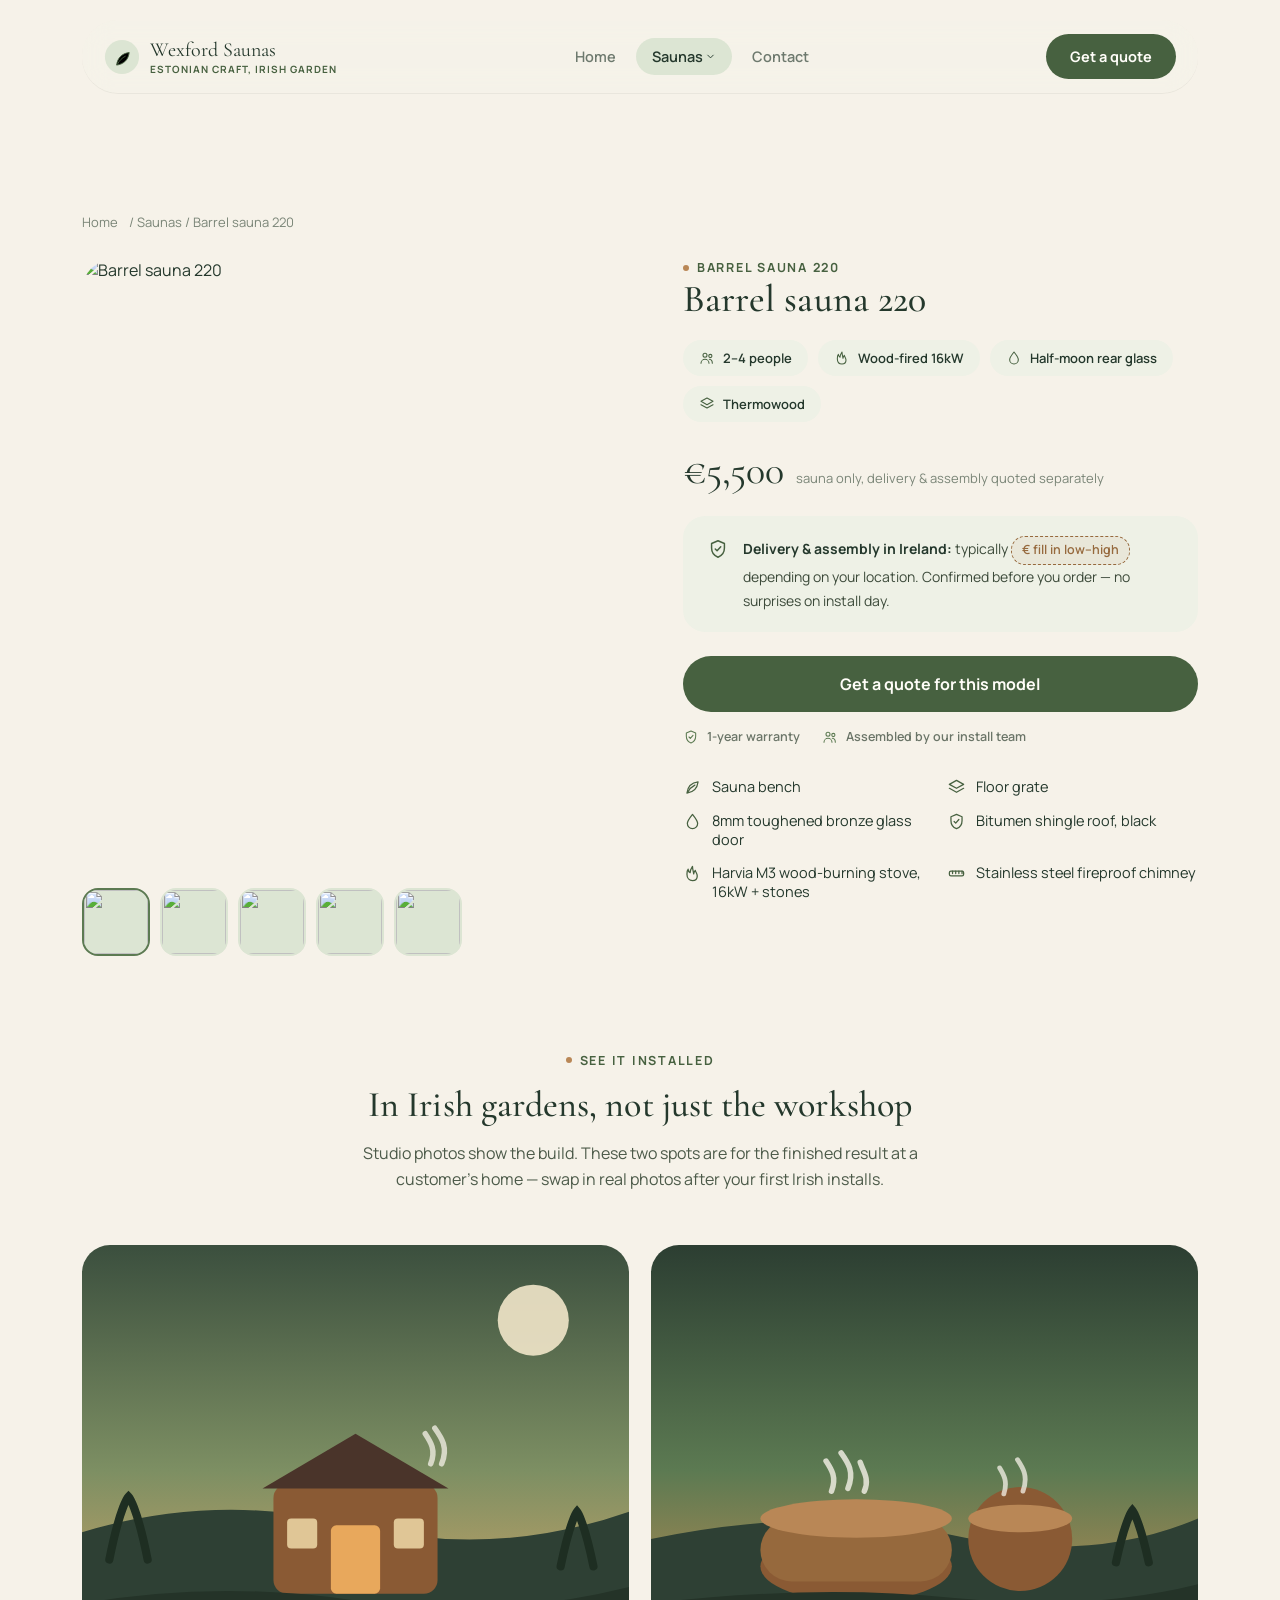
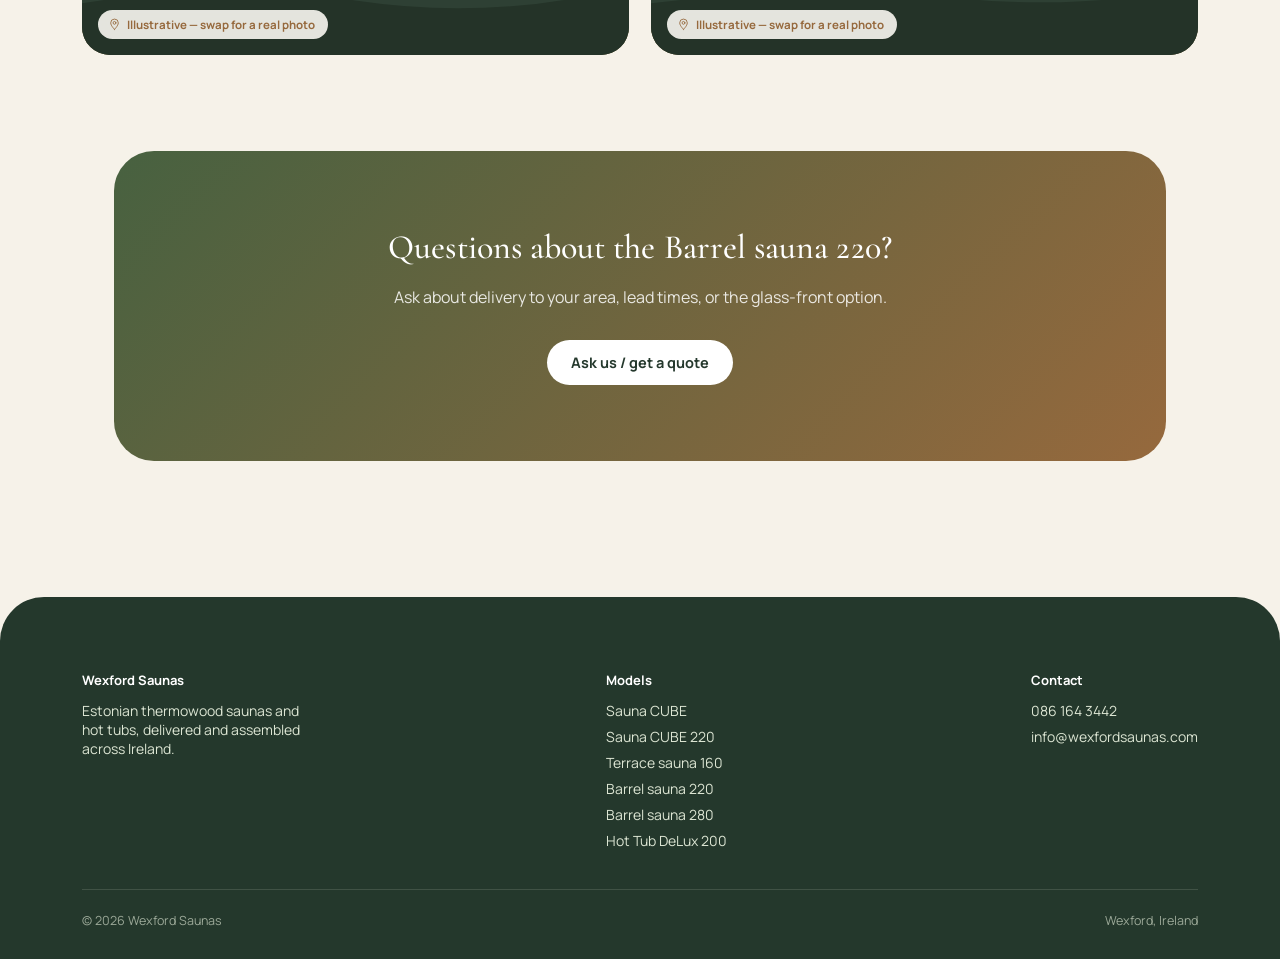
==== barrel-220.html @ fc79051a "Add files via upload" ====
<!DOCTYPE html>
<html lang="en">
<head>
<meta charset="UTF-8">
<meta name="viewport" content="width=device-width, initial-scale=1">
<title>Barrel sauna 220 | Wexford Saunas</title>
<meta name="description" content="Barrel sauna 220 — €5,500, Estonian thermowood, delivered and assembled in Ireland.">
<link rel="preconnect" href="https://fonts.googleapis.com">
<link rel="preconnect" href="https://fonts.gstatic.com" crossorigin>
<link href="https://fonts.googleapis.com/css2?family=Cormorant+Garamond:ital,wght@0,400;0,500;0,600;1,400;1,500&family=Manrope:wght@400;500;600;700;800&display=swap" rel="stylesheet">
<link rel="stylesheet" href="style.css">
</head>
<body>
<svg width="0" height="0" style="position:absolute">
  <defs>
    <g id="ic-leaf"><path d="M5 19c8-1 13-6 14-14-8 1-13 6-14 14Z"/><path d="M6 18c2-4 5-7 9-9"/></g>
    <g id="ic-flame"><path d="M12 21c4 0 6-2.5 6-6 0-3-2-4.5-2.5-7-1.5 2-2 3-2 4.5C13 9 12 6 12 3c-2 3-3 5-3 8 -2-1-2.5-3-2.5-4.5C5 8 5 11 5 13c0 5 3 8 7 8Z"/></g>
    <g id="ic-ruler"><rect x="3" y="9" width="18" height="6" rx="2"/><path d="M7 9v3M11 9v3M15 9v3M19 9v3"/></g>
    <g id="ic-users"><circle cx="9" cy="8" r="3"/><path d="M3 20c0-3.3 2.7-6 6-6s6 2.7 6 6"/><circle cx="17" cy="9" r="2.4"/><path d="M15.5 14c2.6.3 4.5 2.5 4.5 6"/></g>
    <g id="ic-drop"><path d="M12 3c4 5 6.5 8.3 6.5 11.5A6.5 6.5 0 1 1 5.5 14.5C5.5 11.3 8 8 12 3Z"/></g>
    <g id="ic-shield"><path d="M12 3l7 3v5c0 5-3 8.5-7 10-4-1.5-7-5-7-10V6l7-3Z"/><path d="M9 12l2 2 4-4.5"/></g>
    <g id="ic-phone"><path d="M6 3h3l1.5 4-2 1.8a13 13 0 0 0 6.7 6.7l1.8-2 4 1.5v3c0 1.2-1 2.1-2.2 2C10.6 19.4 4.6 13.4 4 5.2 3.9 4 4.8 3 6 3Z"/></g>
    <g id="ic-mail"><rect x="3" y="5" width="18" height="14" rx="3"/><path d="M4 7l8 6 8-6"/></g>
    <g id="ic-pin"><path d="M12 21s7-6.7 7-12a7 7 0 1 0-14 0c0 5.3 7 12 7 12Z"/><circle cx="12" cy="9" r="2.6"/></g>
    <g id="ic-clock"><circle cx="12" cy="12" r="9"/><path d="M12 7v5l3.5 2"/></g>
    <g id="ic-layers"><path d="M12 3 3 8l9 5 9-5-9-5Z"/><path d="M3 13l9 5 9-5"/></g>
    <g id="ic-bolt"><path d="M13 2 4 14h6l-1 8 9-12h-6l1-8Z"/></g>
  </defs>
</svg>

<nav class="site-nav" id="nav">
  <div class="wrap">
  <div class="nav-pill">
    <a class="brand" href="index.html" style="text-decoration:none;">
      <svg class="mark" viewBox="0 0 40 40"><circle cx="20" cy="20" r="19" fill="var(--sage)"/><use href="#ic-leaf" x="9" y="10" width="22" height="22" style="stroke:var(--moss-deep)"/></svg>
      <div>Wexford Saunas<small>Estonian craft, Irish garden</small></div>
    </a>
    <div class="nav-links">
      <a href="index.html">Home</a>
      <div class="nav-dropdown" id="nav-dropdown">
        <button type="button" id="nav-dropdown-toggle" class="active">Saunas
          <svg class="caret" viewBox="0 0 24 24" fill="none" stroke-linecap="round" stroke-linejoin="round"><path d="M6 9l6 6 6-6"/></svg>
        </button>
        <div class="nav-dropdown-panel" id="nav-dropdown-panel">
          <a href="sauna-cube.html">Sauna CUBE <span class="dd-price">€4,500</span></a>
          <a href="sauna-cube-220.html">Sauna CUBE 220 <span class="dd-price">€6,100</span></a>
          <a href="terrace-160.html">Terrace sauna 160 <span class="dd-price">€4,100</span></a>
          <a href="barrel-220.html" class="active">Barrel sauna 220 <span class="dd-price">€5,500</span></a>
          <a href="barrel-280.html">Barrel sauna 280 <span class="dd-price">from €7,800</span></a>
          <a href="hot-tub-200.html">Hot Tub DeLux 200 <span class="dd-price">€5,200</span></a>
        </div>
      </div>
      <a href="contact.html">Contact</a>
    </div>
    <a class="btn btn-primary" href="contact.html">Get a quote</a>
  </div>
  </div>
</nav>


  <div class="wrap">
    <div class="crumb"><a href="index.html">Home</a>&nbsp;/&nbsp;Saunas&nbsp;/&nbsp;Barrel sauna 220</div>

    <div class="product-layout">
      <div data-reveal>
        <div class="gallery-main"><img id="gal-main" src="https://wexfordsaunas.com/wp-content/uploads/2026/02/80c7d564-c4e9-4402-9be4-3b00b6da08ba-768x1024.jpg" alt="Barrel sauna 220"></div>
        <div class="gallery-thumbs" id="gallery-thumbs"><button class="active" data-src="https://wexfordsaunas.com/wp-content/uploads/2026/02/80c7d564-c4e9-4402-9be4-3b00b6da08ba-768x1024.jpg"><img src="https://wexfordsaunas.com/wp-content/uploads/2026/02/80c7d564-c4e9-4402-9be4-3b00b6da08ba-768x1024.jpg" alt=""></button><button data-src="https://wexfordsaunas.com/wp-content/uploads/2026/02/9531c2df-1081-4b3b-9d10-fe5c04e9bc7a-576x1024.jpg"><img src="https://wexfordsaunas.com/wp-content/uploads/2026/02/9531c2df-1081-4b3b-9d10-fe5c04e9bc7a-576x1024.jpg" alt=""></button><button data-src="https://wexfordsaunas.com/wp-content/uploads/2026/02/cba2216e-01c2-498a-8513-4669871e310f-576x1024.jpg"><img src="https://wexfordsaunas.com/wp-content/uploads/2026/02/cba2216e-01c2-498a-8513-4669871e310f-576x1024.jpg" alt=""></button><button data-src="https://wexfordsaunas.com/wp-content/uploads/2026/02/f2321e1b-8178-4442-b454-d63a4de586f6-768x1024.jpg"><img src="https://wexfordsaunas.com/wp-content/uploads/2026/02/f2321e1b-8178-4442-b454-d63a4de586f6-768x1024.jpg" alt=""></button><button data-src="https://wexfordsaunas.com/wp-content/uploads/2026/02/f9fdc1d3-2536-4a6f-b373-2ed2a8cd22c6-768x1024.jpg"><img src="https://wexfordsaunas.com/wp-content/uploads/2026/02/f9fdc1d3-2536-4a6f-b373-2ed2a8cd22c6-768x1024.jpg" alt=""></button></div>
      </div>

      <div class="product-info" data-reveal data-reveal-delay="1" id="product-info">
        <div class="eyebrow"><span class="icon-dot"></span>Barrel sauna 220</div>
        <h1>Barrel sauna 220</h1>
        <div class="spec-chip-row"><div class="spec-chip"><svg class="icon" viewBox="0 0 24 24"><use href="#ic-users"/></svg>2–4 people</div><div class="spec-chip"><svg class="icon" viewBox="0 0 24 24"><use href="#ic-flame"/></svg>Wood-fired 16kW</div><div class="spec-chip"><svg class="icon" viewBox="0 0 24 24"><use href="#ic-drop"/></svg>Half-moon rear glass</div><div class="spec-chip"><svg class="icon" viewBox="0 0 24 24"><use href="#ic-layers"/></svg>Thermowood</div></div>
        <div class="price-row"><span class="amount">€5,500</span><span class="vat">sauna only, delivery & assembly quoted separately</span></div>
        <div class="delivery-box"><svg class="icon" viewBox="0 0 24 24"><use href="#ic-shield"/></svg>
          <div><strong>Delivery & assembly in Ireland:</strong> typically
          <span class="fillin" style="padding:4px 10px;">€ fill in low–high</span>
          depending on your location. Confirmed before you order — no surprises on install day.</div>
        </div>
        
        <a class="btn btn-primary full-width-btn" href="contact.html">Get a quote for this model</a>
        <div class="trust-line">
          <span class="ti"><svg class="icon" viewBox="0 0 24 24"><use href="#ic-shield"/></svg>1-year warranty</span>
          <span class="ti"><svg class="icon" viewBox="0 0 24 24"><use href="#ic-users"/></svg>Assembled by our install team</span>
        </div>
        <ul class="included-list"><li><svg class="icon" viewBox="0 0 24 24"><use href="#ic-leaf"/></svg>Sauna bench</li><li><svg class="icon" viewBox="0 0 24 24"><use href="#ic-layers"/></svg>Floor grate</li><li><svg class="icon" viewBox="0 0 24 24"><use href="#ic-drop"/></svg>8mm toughened bronze glass door</li><li><svg class="icon" viewBox="0 0 24 24"><use href="#ic-shield"/></svg>Bitumen shingle roof, black</li><li><svg class="icon" viewBox="0 0 24 24"><use href="#ic-flame"/></svg>Harvia M3 wood-burning stove, 16kW + stones</li><li><svg class="icon" viewBox="0 0 24 24"><use href="#ic-ruler"/></svg>Stainless steel fireproof chimney</li></ul>
      </div>
    </div>
  </div>

  <section>
    <div class="wrap">
      <div class="sec-head" data-reveal>
        <div class="eyebrow" style="justify-content:center;"><span class="icon-dot"></span>See it installed</div>
        <h2>In Irish gardens, not just the workshop</h2>
        <p>Studio photos show the build. These two spots are for the finished result at a customer's home — swap in real photos after your first Irish installs.</p>
      </div>
      <div class="install-grid">
        <div class="install-tile" data-reveal>
          <svg viewBox="0 0 400 300" preserveAspectRatio="xMidYMid slice">
            <defs>
              <linearGradient id="sky1" x1="0" y1="0" x2="0" y2="1">
                <stop offset="0%" stop-color="#3B4F3E"/>
                <stop offset="55%" stop-color="#7D8F63"/>
                <stop offset="100%" stop-color="#D9A868"/>
              </linearGradient>
            </defs>
            <rect width="400" height="300" fill="url(#sky1)"/>
            <ellipse cx="330" cy="55" rx="26" ry="26" fill="#F1E6C9" opacity="0.9"/>
            <path d="M0 210 Q100 180 200 205 T400 195 V300 H0 Z" fill="#2E4034"/>
            <path d="M20 230c8-40 14-46 14-46s6 6 14 46" fill="none" stroke="#1E2E22" stroke-width="6" stroke-linecap="round"/>
            <path d="M350 235c7-34 12-40 12-40s5 6 12 40" fill="none" stroke="#1E2E22" stroke-width="6" stroke-linecap="round"/>
            <rect x="140" y="175" width="120" height="80" rx="10" fill="#8A5A34"/>
            <path d="M132 178 L200 138 L268 178 Z" fill="#4A342A"/>
            <rect x="182" y="205" width="36" height="50" rx="4" fill="#E8A85C"/>
            <rect x="150" y="200" width="22" height="22" rx="3" fill="#EFD9A8" opacity="0.85"/>
            <rect x="228" y="200" width="22" height="22" rx="3" fill="#EFD9A8" opacity="0.85"/>
            <path d="M255 160c4-10 0-16-4-22M263 160c5-12 0-19-5-26" fill="none" stroke="#F6F2E9" stroke-width="4" stroke-linecap="round" opacity="0.75"/>
            <path d="M0 262 Q100 245 200 260 T400 250 V300 H0 Z" fill="#243328"/>
          </svg>
          <div class="illus-tag"><svg class="icon" viewBox="0 0 24 24"><use href="#ic-pin"/></svg>Illustrative — swap for a real photo</div>
        </div>
        <div class="install-tile" data-reveal data-reveal-delay="1">
          <svg viewBox="0 0 400 300" preserveAspectRatio="xMidYMid slice">
            <defs>
              <linearGradient id="sky2" x1="0" y1="0" x2="0" y2="1">
                <stop offset="0%" stop-color="#2C3E32"/>
                <stop offset="55%" stop-color="#5C7A52"/>
                <stop offset="100%" stop-color="#C98F53"/>
              </linearGradient>
            </defs>
            <rect width="400" height="300" fill="url(#sky2)"/>
            <path d="M0 215 Q120 190 220 212 T400 200 V300 H0 Z" fill="#2E4034"/>
            <path d="M340 232c7-32 12-38 12-38s5 6 12 38" fill="none" stroke="#1E2E22" stroke-width="6" stroke-linecap="round"/>
            <ellipse cx="150" cy="235" rx="70" ry="26" fill="#8A5A34"/>
            <rect x="80" y="200" width="140" height="46" rx="23" fill="#96693D"/>
            <ellipse cx="150" cy="200" rx="70" ry="14" fill="#B98756"/>
            <path d="M132 180c4-10 0-16-4-22M144 178c5-12 0-19-5-26M156 180c4-9-1-15-3-21" fill="none" stroke="#F6F2E9" stroke-width="4" stroke-linecap="round" opacity="0.8"/>
            <circle cx="270" cy="215" r="38" fill="#8A5A34"/>
            <ellipse cx="270" cy="200" rx="38" ry="10" fill="#B98756"/>
            <path d="M258 182c3-9 0-14-3-19M272 180c4-11 0-17-4-23" fill="none" stroke="#F6F2E9" stroke-width="3.5" stroke-linecap="round" opacity="0.75"/>
            <path d="M0 262 Q120 248 220 258 T400 248 V300 H0 Z" fill="#243328"/>
          </svg>
          <div class="illus-tag"><svg class="icon" viewBox="0 0 24 24"><use href="#ic-pin"/></svg>Illustrative — swap for a real photo</div>
        </div>
      </div>
    </div>
  </section>

  <section style="padding-top:0;">
    <div class="wrap">
      <div class="cta-band" data-reveal>
        <h2>Questions about the Barrel sauna 220?</h2>
        <p>Ask about delivery to your area, lead times, or the glass-front option.</p>
        <a class="btn btn-primary" href="contact.html">Ask us / get a quote</a>
      </div>
    </div>
  </section>

<footer>
    <div class="wrap">
      <div class="foot-grid">
        <div class="foot-col">
          <h4>Wexford Saunas</h4>
          <div style="max-width:220px;">Estonian thermowood saunas and hot tubs, delivered and assembled across Ireland.</div>
        </div>
        <div class="foot-col">
          <h4>Models</h4>
          <div><a href="sauna-cube.html" style="color:var(--sage);">Sauna CUBE</a></div>
          <div><a href="sauna-cube-220.html" style="color:var(--sage);">Sauna CUBE 220</a></div>
          <div><a href="terrace-160.html" style="color:var(--sage);">Terrace sauna 160</a></div>
          <div><a href="barrel-220.html" style="color:var(--sage);">Barrel sauna 220</a></div>
          <div><a href="barrel-280.html" style="color:var(--sage);">Barrel sauna 280</a></div>
          <div><a href="hot-tub-200.html" style="color:var(--sage);">Hot Tub DeLux 200</a></div>
        </div>
        <div class="foot-col">
          <h4>Contact</h4>
          <div>086 164 3442</div>
          <div>info@wexfordsaunas.com</div>
        </div>
      </div>
      <div class="foot-bottom">
        <div>© 2026 Wexford Saunas</div>
        <div>Wexford, Ireland</div>
      </div>
    </div>
  </footer>
<script src="script.js" defer></script>
</body>
</html>
---- style.css ----
:root{
    --pine:#24382C;
    --pine-soft:#33493C;
    --moss:#5C7A52;
    --moss-deep:#476140;
    --sage:#DCE5D3;
    --sage-light:#EEF1E6;
    --cedar:#B98756;
    --cedar-deep:#96693D;
    --walnut:#4A342A;
    --linen:#F6F2E9;
    --linen-card:#FFFDF8;
    --line: rgba(36,56,44,0.12);
  }
  *{box-sizing:border-box;}
  html{scroll-behavior:smooth;}
  body{
    margin:0; background:var(--linen); color:var(--pine);
    font-family:'Manrope',sans-serif; -webkit-font-smoothing:antialiased;
    overflow-x:hidden;
  }
  h1,h2,h3{font-family:'Cormorant Garamond',serif; font-weight:500; margin:0; color:var(--pine); letter-spacing:0.002em;}
  h1 em, h2 em{font-style:italic; color:var(--cedar-deep);}
  p{line-height:1.65; margin:0;}
  a{color:inherit; text-decoration:none;}
  img{max-width:100%; display:block;}
  button{font-family:inherit; cursor:pointer;}
  svg{display:block;}
  .wrap{max-width:1180px; margin:0 auto; padding:0 32px;}
  section{padding:96px 0;}
  .eyebrow{
    font-size:12.5px; letter-spacing:0.14em; text-transform:uppercase;
    color:var(--moss-deep); font-weight:700; display:flex; align-items:center; gap:8px;
  }
  .icon-dot{width:6px; height:6px; border-radius:50%; background:var(--cedar);}

  [data-reveal]{opacity:0; transform:translateY(28px); transition:opacity .8s cubic-bezier(.22,.8,.32,1), transform .8s cubic-bezier(.22,.8,.32,1);}
  [data-reveal].in-view{opacity:1; transform:translateY(0);}
  [data-reveal="fade"]{transform:none;}
  [data-reveal-delay="1"]{transition-delay:.1s;}
  [data-reveal-delay="2"]{transition-delay:.2s;}
  [data-reveal-delay="3"]{transition-delay:.3s;}

  .icon{width:22px; height:22px; stroke:var(--moss-deep); stroke-width:1.6; fill:none; stroke-linecap:round; stroke-linejoin:round;}
  .icon-lg{width:28px; height:28px;}

  /* nav */
  .site-nav{position:sticky; top:0; z-index:60; padding:20px 0 0;}
  .nav-pill{
    max-width:1180px; margin:0 auto; padding:14px 22px;
    display:flex; align-items:center; justify-content:space-between;
    border-radius:100px; background:rgba(246,242,233,0.7);
    backdrop-filter:blur(14px); -webkit-backdrop-filter:blur(14px);
    box-shadow:0 1px 0 rgba(36,56,44,0.06); transition:box-shadow .3s;
  }
  .site-nav.scrolled .nav-pill{ box-shadow:0 10px 30px rgba(36,56,44,0.1); background:rgba(246,242,233,0.92); }
  .brand{display:flex; align-items:center; gap:10px; font-family:'Cormorant Garamond',serif; font-size:20px; color:var(--pine);}
  .brand .mark{width:36px; height:36px; flex-shrink:0;}
  .brand small{display:block; font-family:'Manrope',sans-serif; font-size:10px; letter-spacing:0.1em; text-transform:uppercase; color:var(--moss-deep); font-weight:700;}
  .nav-links{display:flex; gap:4px; align-items:center;}
  .nav-links button, .nav-links > a{
    background:none; border:none; color:var(--pine); opacity:0.65;
    font-size:14.5px; font-weight:600; padding:9px 16px; border-radius:100px;
    text-decoration:none; display:inline-flex; align-items:center;
  }
  .nav-links button.active, .nav-links button:hover,
  .nav-links > a.active, .nav-links > a:hover{opacity:1; background:var(--sage);}
  .nav-dropdown{position:relative;}
  .nav-dropdown-panel{
    position:absolute; top:calc(100% + 12px); left:50%; transform:translateX(-50%);
    background:var(--linen-card); border-radius:22px; border:1px solid var(--line);
    box-shadow:0 20px 50px rgba(36,56,44,0.16); padding:10px; min-width:230px;
    display:none; flex-direction:column; gap:2px; z-index:70;
  }
  .nav-dropdown.open .nav-dropdown-panel{display:flex;}
  .nav-dropdown-panel button, .nav-dropdown-panel a{
    background:none; border:none; text-align:left; padding:11px 14px; border-radius:14px;
    font-size:14px; font-weight:600; color:var(--pine); opacity:0.85; display:flex;
    align-items:center; justify-content:space-between; gap:10px; text-decoration:none;
  }
  .nav-dropdown-panel button:hover, .nav-dropdown-panel a:hover{opacity:1; background:var(--sage-light);}
  .nav-dropdown-panel a.active{opacity:1; background:var(--sage-light);}
  .nav-dropdown-panel .dd-price{font-size:12px; font-weight:500; color:#8a9284;}
  .nav-dropdown > button .caret{width:11px; height:11px; stroke:currentColor; stroke-width:2; margin-left:2px; transition:transform .2s;}
  .nav-dropdown.open > button .caret{transform:rotate(180deg);}
  .nav-dropdown-toggle.active{opacity:1; background:var(--sage);}

  .electric-note{
    display:flex; gap:12px; background:rgba(185,135,86,0.1); border:1px solid rgba(150,105,61,0.28);
    border-radius:18px; padding:15px 18px; font-size:13px; line-height:1.6; color:#5a4326; margin-bottom:24px;
  }
  .electric-note .icon{stroke:var(--cedar-deep); flex-shrink:0; margin-top:2px;}
  .electric-note strong{color:var(--walnut);}
  .btn{
    border:none; border-radius:100px; font-weight:700; font-size:14.5px;
    padding:13px 24px; display:inline-flex; align-items:center; gap:8px; text-decoration:none;
  }
  .btn-primary{background:var(--moss-deep); color:var(--linen-card);}
  .btn-primary:hover{background:var(--pine);}
  .btn-ghost{background:var(--linen-card); color:var(--pine); border:1px solid var(--line);}
  .btn-ghost:hover{border-color:var(--moss);}
  .btn-dark{background:var(--pine); color:var(--linen);}
  .btn-dark:hover{background:#152018;}

  /* placeholder tag */
  .fillin{
    display:inline-flex; align-items:center; gap:8px; border:1.5px dashed var(--cedar-deep);
    background:rgba(185,135,86,0.09); border-radius:14px; padding:9px 14px;
    font-size:12.5px; color:var(--cedar-deep); font-weight:600; line-height:1.5;
  }
  .fillin .icon{width:15px; height:15px; stroke:var(--cedar-deep); flex-shrink:0;}

  /* ---------- HOME ---------- */
  .hero{position:relative; padding:26px 0 0;}
  .hero-frame{
    position:relative; margin:0 32px; border-radius:36px; overflow:hidden;
    min-height:640px; display:flex; align-items:flex-end;
  }
  .hero-frame img{position:absolute; inset:0; width:100%; height:112%; object-fit:cover; will-change:transform;}
  .hero-frame::after{
    content:''; position:absolute; inset:0;
    background:linear-gradient(180deg, rgba(36,56,44,0.05) 0%, rgba(36,56,44,0.15) 40%, rgba(20,30,22,0.72) 100%);
  }
  .hero-content{position:relative; z-index:2; padding:64px 56px 56px; max-width:640px;}
  .hero-content .eyebrow{color:var(--sage);}
  .hero-content .eyebrow .icon-dot{background:var(--cedar);}
  .hero h1{font-size:clamp(38px,5.2vw,62px); color:#fff; line-height:1.08; margin:18px 0 20px;}
  .hero p.lead{color:rgba(255,255,255,0.82); font-size:17px; max-width:44ch; margin-bottom:32px;}
  .hero-ctas{display:flex; gap:14px; flex-wrap:wrap;}

  .float-stat{
    position:absolute; right:56px; bottom:56px; z-index:2;
    background:rgba(246,242,233,0.92); backdrop-filter:blur(10px);
    border-radius:24px; padding:22px 26px; display:flex; gap:26px;
  }
  .float-stat .fs-item{text-align:left;}
  .float-stat .fs-num{font-family:'Cormorant Garamond',serif; font-size:26px; color:var(--pine); display:block;}
  .float-stat .fs-label{font-size:11.5px; color:var(--moss-deep); text-transform:uppercase; letter-spacing:0.06em; font-weight:700;}
  @media (max-width:760px){ .float-stat{display:none;} }

  /* feature chips row */
  .chip-row{display:grid; grid-template-columns:repeat(3,1fr); gap:20px;}
  .chip{
    background:var(--linen-card); border-radius:24px; padding:26px 24px;
    display:flex; gap:16px; align-items:flex-start; border:1px solid var(--line);
    transition:transform .35s, box-shadow .35s;
  }
  .chip:hover{transform:translateY(-4px); box-shadow:0 18px 40px rgba(36,56,44,0.09);}
  .chip .icon-badge{
    width:46px; height:46px; border-radius:16px; background:var(--sage);
    display:flex; align-items:center; justify-content:center; flex-shrink:0;
  }
  .chip h3{font-size:18px; margin-bottom:6px;}
  .chip p{font-size:13.5px; color:#4c5a49;}

  /* alternating feature blocks */
  .feature-block{display:grid; grid-template-columns:1fr 1fr; gap:64px; align-items:center;}
  .feature-block.reverse .fb-media{order:2;}
  .fb-media{border-radius:32px; overflow:hidden; aspect-ratio:4/3.1;}
  .fb-media img{width:100%; height:100%; object-fit:cover;}
  .fb-text .eyebrow{margin-bottom:16px;}
  .fb-text h2{font-size:34px; margin-bottom:18px; line-height:1.15;}
  .fb-text p{font-size:16px; color:#4c5a49; margin-bottom:24px;}
  .fb-list{list-style:none; margin:0; padding:0; display:grid; gap:12px;}
  .fb-list li{display:flex; gap:10px; align-items:flex-start; font-size:14.5px; color:var(--pine);}
  .fb-list .icon{width:18px; height:18px; stroke:var(--moss); margin-top:2px; flex-shrink:0;}

  /* model grid */
  .sec-head{max-width:620px; margin:0 auto 52px; text-align:center;}
  .sec-head h2{font-size:36px; margin-top:14px;}
  .sec-head p{color:#4c5a49; font-size:16px; margin-top:14px;}
  .grid-products{display:grid; grid-template-columns:repeat(3,1fr); gap:26px;}
  .p-card{
    background:var(--linen-card); border-radius:28px; overflow:hidden; border:1px solid var(--line);
    display:flex; flex-direction:column; transition:transform .35s, box-shadow .35s;
  }
  .p-card:hover{transform:translateY(-6px); box-shadow:0 24px 48px rgba(36,56,44,0.12);}
  .p-card .thumb{aspect-ratio:1/1; overflow:hidden; position:relative;}
  .p-card .thumb img{width:100%; height:100%; object-fit:cover; transition:transform .5s;}
  .p-card:hover .thumb img{transform:scale(1.06);}
  .p-card-body{padding:20px 22px 24px; display:flex; flex-direction:column; gap:6px; flex:1;}
  .p-card-body h3{font-size:20px;}
  .p-card-body .spec{font-size:13px; color:#6b7568; display:flex; align-items:center; gap:6px;}
  .p-card-body .price{font-size:19px; font-weight:800; margin-top:10px; color:var(--pine);}
  .p-card-body .price small{font-size:12px; color:#8a9284; font-weight:500;}
  .p-card-body .view{
    margin-top:14px; font-size:13.5px; font-weight:700; color:var(--moss-deep);
    display:flex; align-items:center; gap:6px; padding:11px 0 0; border-top:1px solid var(--line);
  }

  /* testimonial */
  .testi-card{
    background:var(--pine); border-radius:36px; padding:64px 56px; text-align:center;
    max-width:820px; margin:0 auto; position:relative; overflow:hidden;
  }
  .testi-card svg.quote-mark{width:44px; height:44px; stroke:var(--cedar); fill:none; stroke-width:1.3; margin:0 auto 20px;}
  .testi-card blockquote{font-family:'Cormorant Garamond',serif; font-style:italic; font-size:27px; color:#fff; line-height:1.5; margin:0 0 22px;}
  .testi-card cite{font-style:normal; font-size:13px; color:var(--sage);}

  .cta-band{
    border-radius:40px; margin:0 32px; padding:76px 40px; text-align:center;
    background:linear-gradient(135deg, var(--moss-deep), var(--cedar-deep));
    color:#fff;
  }
  .cta-band h2{color:#fff; font-size:34px; margin-bottom:16px;}
  .cta-band p{color:rgba(255,255,255,0.85); margin-bottom:30px; font-size:16px;}
  .cta-band .btn-primary{background:#fff; color:var(--pine);}
  .cta-band .btn-primary:hover{background:var(--linen);}

  footer{background:var(--pine); color:var(--sage); border-radius:44px 44px 0 0; margin-top:40px; padding:56px 0 30px;}
  .foot-grid{display:flex; justify-content:space-between; flex-wrap:wrap; gap:32px; border-bottom:1px solid rgba(220,229,211,0.15); padding-bottom:32px;}
  .foot-col h4{color:#fff; font-size:13px; margin-bottom:12px; font-weight:700;}
  .foot-col div{margin-bottom:7px; font-size:14px; color:var(--sage);}
  .foot-bottom{padding-top:22px; display:flex; justify-content:space-between; flex-wrap:wrap; gap:10px; font-size:12.5px; color:rgba(220,229,211,0.65);}

  /* ---------- PRODUCT ---------- */
  .crumb{font-size:13px; color:#7a8577; padding:120px 0 0; display:flex; gap:8px; align-items:center;}
  .crumb a:hover{color:var(--moss-deep);}
  .product-layout{display:grid; grid-template-columns:1.05fr 1fr; gap:60px; padding-top:28px;}
  .gallery-main{border-radius:32px; overflow:hidden; aspect-ratio:3/3.4; margin-bottom:16px;}
  .gallery-main img{width:100%; height:100%; object-fit:cover; transition:opacity .3s;}
  .gallery-thumbs{display:flex; flex-wrap:wrap; gap:10px;}
  .gallery-thumbs button{width:68px; height:68px; flex:0 0 auto; padding:0; border:2px solid transparent; border-radius:16px; overflow:hidden; background:var(--sage);}
  .gallery-thumbs button.active{border-color:var(--moss);}
  .gallery-thumbs img{width:100%; height:100%; object-fit:cover;}

  .product-info h1{font-size:38px; margin-bottom:10px;}
  .spec-chip-row{display:flex; flex-wrap:wrap; gap:10px; margin:18px 0 24px;}
  .spec-chip{
    display:flex; align-items:center; gap:8px; background:var(--sage-light);
    border-radius:100px; padding:9px 16px; font-size:13px; font-weight:600; color:var(--pine);
  }
  .spec-chip .icon{width:16px; height:16px; stroke:var(--moss-deep);}

  .price-row{display:flex; align-items:baseline; gap:12px; margin-bottom:22px;}
  .price-row .amount{font-family:'Cormorant Garamond',serif; font-size:40px; color:var(--pine);}
  .price-row .vat{font-size:13px; color:#7a8577;}

  .delivery-box{
    background:var(--sage-light); border-radius:22px; padding:20px 24px; font-size:14px;
    line-height:1.7; color:#3c4a3a; margin-bottom:24px; display:flex; gap:14px;
  }
  .delivery-box .icon{stroke:var(--moss-deep); flex-shrink:0; margin-top:2px;}
  .delivery-box strong{color:var(--pine);}

  .full-width-btn{width:100%; justify-content:center; padding:17px; font-size:16px; margin-bottom:16px;}
  .trust-line{display:flex; gap:22px; flex-wrap:wrap; margin-bottom:32px;}
  .trust-line .ti{display:flex; align-items:center; gap:8px; font-size:12.5px; color:#6b7568; font-weight:600;}
  .trust-line .icon{width:16px; height:16px; stroke:var(--moss);}

  .included-list{list-style:none; margin:0; padding:0; display:grid; gap:14px; grid-template-columns:repeat(2,1fr);}
  .included-list li{display:flex; gap:10px; align-items:flex-start; font-size:14.5px;}
  .included-list .icon{stroke:var(--moss-deep); width:19px; height:19px; flex-shrink:0; margin-top:1px;}

  .install-grid{display:grid; grid-template-columns:repeat(2,1fr); gap:22px;}
  .install-tile{
    aspect-ratio:4/3; border-radius:28px; overflow:hidden; position:relative;
  }
  .install-tile svg{width:100%; height:100%; display:block;}
  .illus-tag{
    position:absolute; left:16px; bottom:16px; z-index:2;
    display:flex; align-items:center; gap:6px; background:rgba(255,253,248,0.88);
    backdrop-filter:blur(6px); border-radius:100px; padding:7px 13px 7px 10px;
    font-size:11.5px; font-weight:700; color:var(--cedar-deep);
  }
  .illus-tag .icon{width:13px; height:13px; stroke:var(--cedar-deep);}
  .avatar-illus{width:52px; height:52px; border-radius:50%; flex-shrink:0; overflow:hidden;}
  .avatar-illus svg{width:100%; height:100%;}
  .testi-person{display:flex; align-items:center; gap:14px; justify-content:center; margin-top:4px;}
  .testi-person .who{text-align:left;}

  /* ---------- CONTACT ---------- */
  .contact-layout{display:grid; grid-template-columns:1.1fr 0.9fr; gap:60px;}
  .form-card{background:var(--linen-card); border-radius:32px; padding:40px; border:1px solid var(--line);}
  .form-field{margin-bottom:18px;}
  .form-field label{display:block; font-size:13px; font-weight:700; margin-bottom:7px; color:var(--pine);}
  .form-field input, .form-field select, .form-field textarea{
    width:100%; padding:13px 16px; border:1px solid var(--line); border-radius:14px;
    font-family:'Manrope',sans-serif; font-size:14.5px; background:#fff; color:var(--pine);
  }
  .form-field input:focus, .form-field select:focus, .form-field textarea:focus{
    outline:none; border-color:var(--moss); box-shadow:0 0 0 3px rgba(92,122,82,0.15);
  }
  .form-row2{display:grid; grid-template-columns:1fr 1fr; gap:16px;}
  .info-card{background:var(--sage-light); border-radius:28px; padding:26px 28px; margin-bottom:20px;}
  .info-row{display:flex; gap:14px; padding:13px 0; border-bottom:1px solid rgba(36,56,44,0.08); align-items:flex-start;}
  .info-row:last-child{border-bottom:none;}
  .info-row .icon{stroke:var(--moss-deep); margin-top:1px; flex-shrink:0;}
  .info-row .k{font-size:11.5px; color:#6b7568; text-transform:uppercase; letter-spacing:0.05em; font-weight:700; display:block; margin-bottom:2px;}
  .map-box{
    aspect-ratio:16/10; border-radius:28px; background:var(--sage);
    margin-bottom:20px; position:relative; overflow:hidden;
  }
  .map-box svg{width:100%; height:100%; display:block;}
  .success-msg{
    background:var(--sage-light); border:1px solid var(--moss); color:var(--pine);
    padding:14px 18px; border-radius:16px; font-size:14px; margin-top:16px; display:none; font-weight:600;
  }

  @media (max-width:900px){
    .feature-block, .feature-block.reverse{grid-template-columns:1fr;}
    .feature-block.reverse .fb-media{order:0;}
    .grid-products{grid-template-columns:repeat(2,1fr);}
    .chip-row{grid-template-columns:1fr;}
    .product-layout, .contact-layout{grid-template-columns:1fr;}
  }
  @media (max-width:560px){
    .grid-products, .included-list{grid-template-columns:1fr;}
    .nav-links{display:none;}
    .hero-frame{margin:0 16px; min-height:520px;}
    .hero-content{padding:40px 28px 40px;}
    .cta-band, footer{margin:0 16px; border-radius:28px;}
    footer{border-radius:28px 28px 0 0;}
    section{padding:64px 0;}
  }
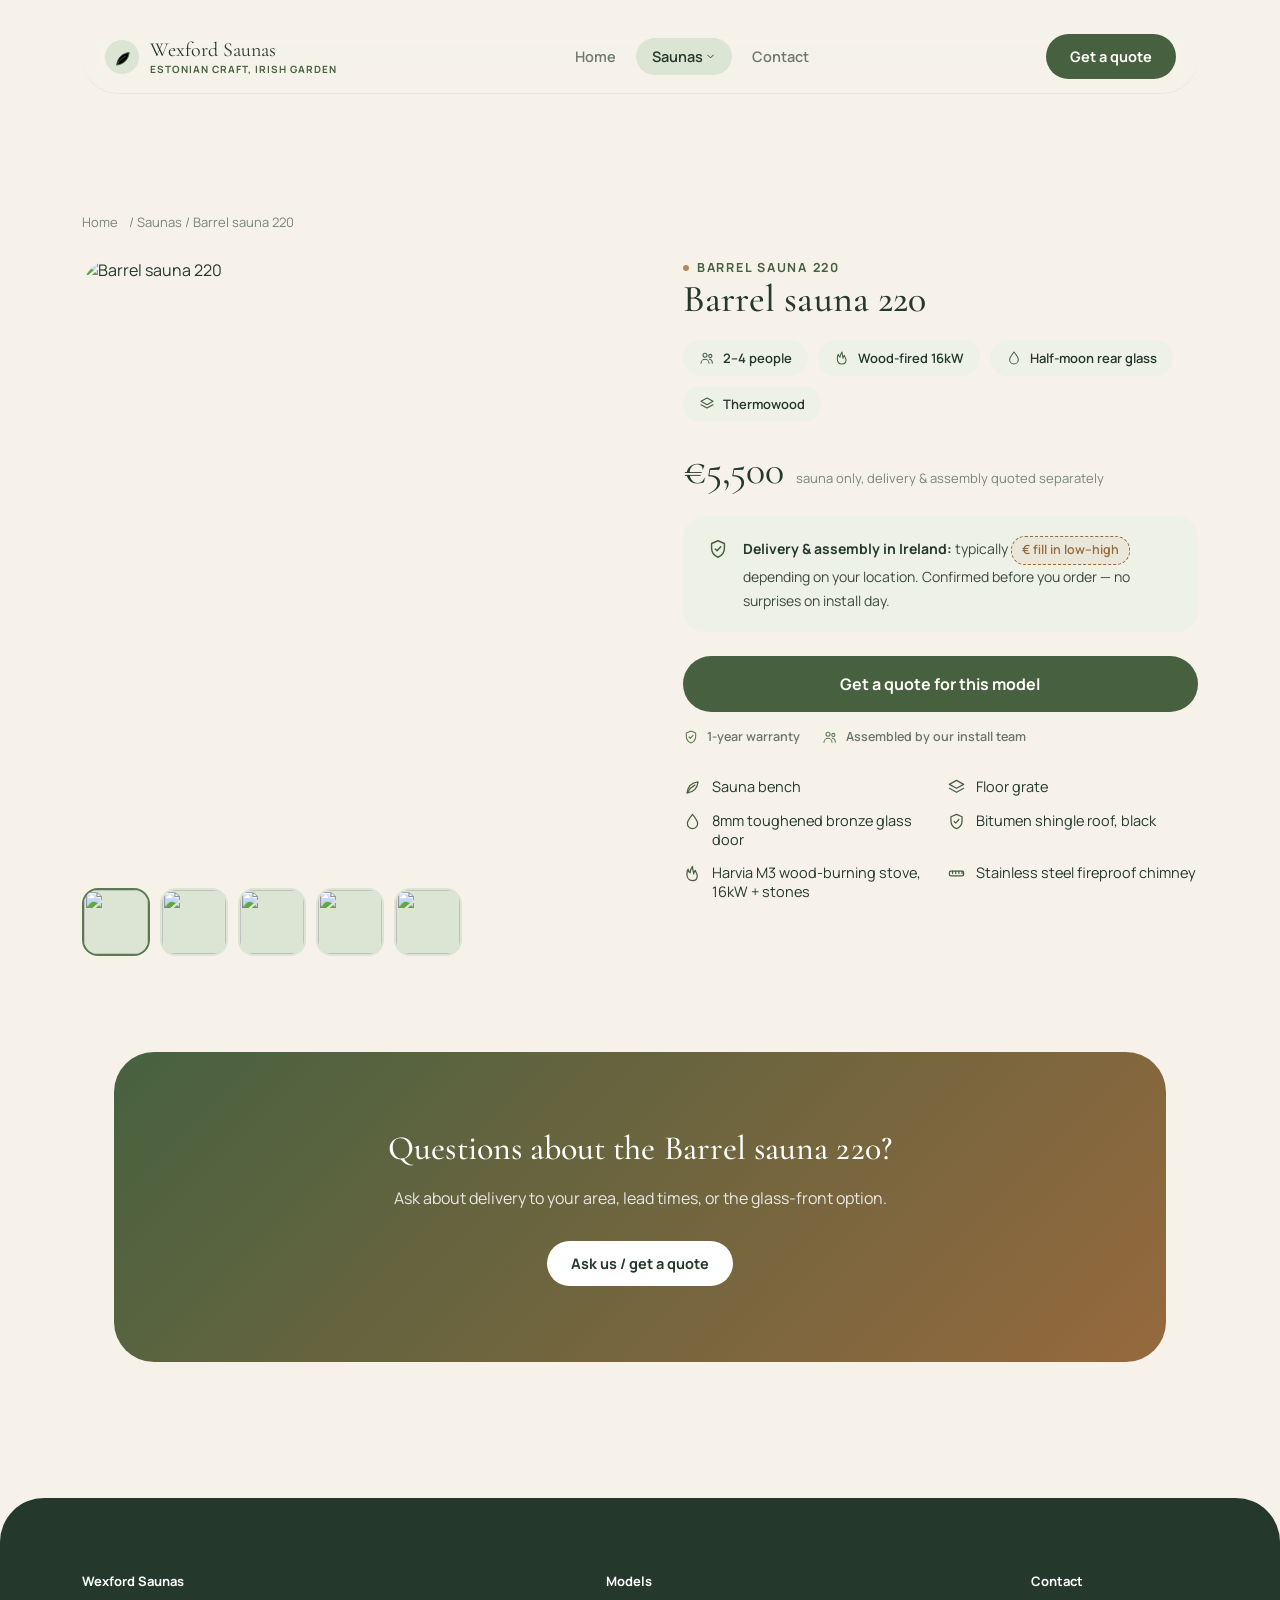
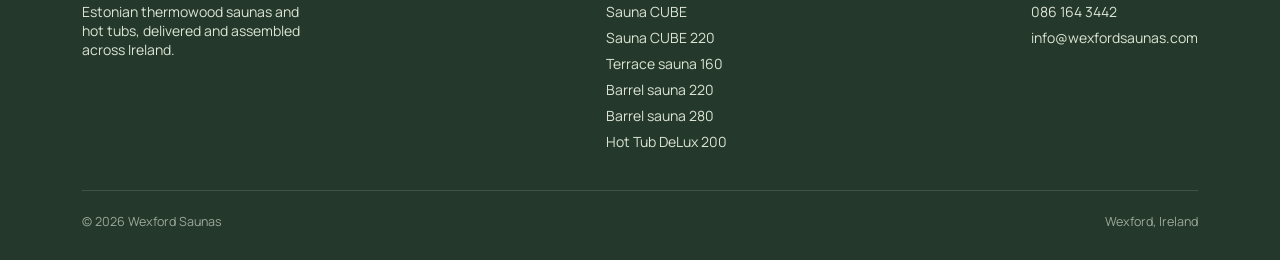
==== commit 7dcf2b23: "Update barrel-220.html" ====
--- a/barrel-220.html
+++ b/barrel-220.html
@@ -57,7 +57,6 @@
   </div>
 </nav>
 
-
   <div class="wrap">
     <div class="crumb"><a href="index.html">Home</a>&nbsp;/&nbsp;Saunas&nbsp;/&nbsp;Barrel sauna 220</div>
 
@@ -89,65 +88,6 @@
   </div>
 
   <section>
-    <div class="wrap">
-      <div class="sec-head" data-reveal>
-        <div class="eyebrow" style="justify-content:center;"><span class="icon-dot"></span>See it installed</div>
-        <h2>In Irish gardens, not just the workshop</h2>
-        <p>Studio photos show the build. These two spots are for the finished result at a customer's home — swap in real photos after your first Irish installs.</p>
-      </div>
-      <div class="install-grid">
-        <div class="install-tile" data-reveal>
-          <svg viewBox="0 0 400 300" preserveAspectRatio="xMidYMid slice">
-            <defs>
-              <linearGradient id="sky1" x1="0" y1="0" x2="0" y2="1">
-                <stop offset="0%" stop-color="#3B4F3E"/>
-                <stop offset="55%" stop-color="#7D8F63"/>
-                <stop offset="100%" stop-color="#D9A868"/>
-              </linearGradient>
-            </defs>
-            <rect width="400" height="300" fill="url(#sky1)"/>
-            <ellipse cx="330" cy="55" rx="26" ry="26" fill="#F1E6C9" opacity="0.9"/>
-            <path d="M0 210 Q100 180 200 205 T400 195 V300 H0 Z" fill="#2E4034"/>
-            <path d="M20 230c8-40 14-46 14-46s6 6 14 46" fill="none" stroke="#1E2E22" stroke-width="6" stroke-linecap="round"/>
-            <path d="M350 235c7-34 12-40 12-40s5 6 12 40" fill="none" stroke="#1E2E22" stroke-width="6" stroke-linecap="round"/>
-            <rect x="140" y="175" width="120" height="80" rx="10" fill="#8A5A34"/>
-            <path d="M132 178 L200 138 L268 178 Z" fill="#4A342A"/>
-            <rect x="182" y="205" width="36" height="50" rx="4" fill="#E8A85C"/>
-            <rect x="150" y="200" width="22" height="22" rx="3" fill="#EFD9A8" opacity="0.85"/>
-            <rect x="228" y="200" width="22" height="22" rx="3" fill="#EFD9A8" opacity="0.85"/>
-            <path d="M255 160c4-10 0-16-4-22M263 160c5-12 0-19-5-26" fill="none" stroke="#F6F2E9" stroke-width="4" stroke-linecap="round" opacity="0.75"/>
-            <path d="M0 262 Q100 245 200 260 T400 250 V300 H0 Z" fill="#243328"/>
-          </svg>
-          <div class="illus-tag"><svg class="icon" viewBox="0 0 24 24"><use href="#ic-pin"/></svg>Illustrative — swap for a real photo</div>
-        </div>
-        <div class="install-tile" data-reveal data-reveal-delay="1">
-          <svg viewBox="0 0 400 300" preserveAspectRatio="xMidYMid slice">
-            <defs>
-              <linearGradient id="sky2" x1="0" y1="0" x2="0" y2="1">
-                <stop offset="0%" stop-color="#2C3E32"/>
-                <stop offset="55%" stop-color="#5C7A52"/>
-                <stop offset="100%" stop-color="#C98F53"/>
-              </linearGradient>
-            </defs>
-            <rect width="400" height="300" fill="url(#sky2)"/>
-            <path d="M0 215 Q120 190 220 212 T400 200 V300 H0 Z" fill="#2E4034"/>
-            <path d="M340 232c7-32 12-38 12-38s5 6 12 38" fill="none" stroke="#1E2E22" stroke-width="6" stroke-linecap="round"/>
-            <ellipse cx="150" cy="235" rx="70" ry="26" fill="#8A5A34"/>
-            <rect x="80" y="200" width="140" height="46" rx="23" fill="#96693D"/>
-            <ellipse cx="150" cy="200" rx="70" ry="14" fill="#B98756"/>
-            <path d="M132 180c4-10 0-16-4-22M144 178c5-12 0-19-5-26M156 180c4-9-1-15-3-21" fill="none" stroke="#F6F2E9" stroke-width="4" stroke-linecap="round" opacity="0.8"/>
-            <circle cx="270" cy="215" r="38" fill="#8A5A34"/>
-            <ellipse cx="270" cy="200" rx="38" ry="10" fill="#B98756"/>
-            <path d="M258 182c3-9 0-14-3-19M272 180c4-11 0-17-4-23" fill="none" stroke="#F6F2E9" stroke-width="3.5" stroke-linecap="round" opacity="0.75"/>
-            <path d="M0 262 Q120 248 220 258 T400 248 V300 H0 Z" fill="#243328"/>
-          </svg>
-          <div class="illus-tag"><svg class="icon" viewBox="0 0 24 24"><use href="#ic-pin"/></svg>Illustrative — swap for a real photo</div>
-        </div>
-      </div>
-    </div>
-  </section>
-
-  <section style="padding-top:0;">
     <div class="wrap">
       <div class="cta-band" data-reveal>
         <h2>Questions about the Barrel sauna 220?</h2>
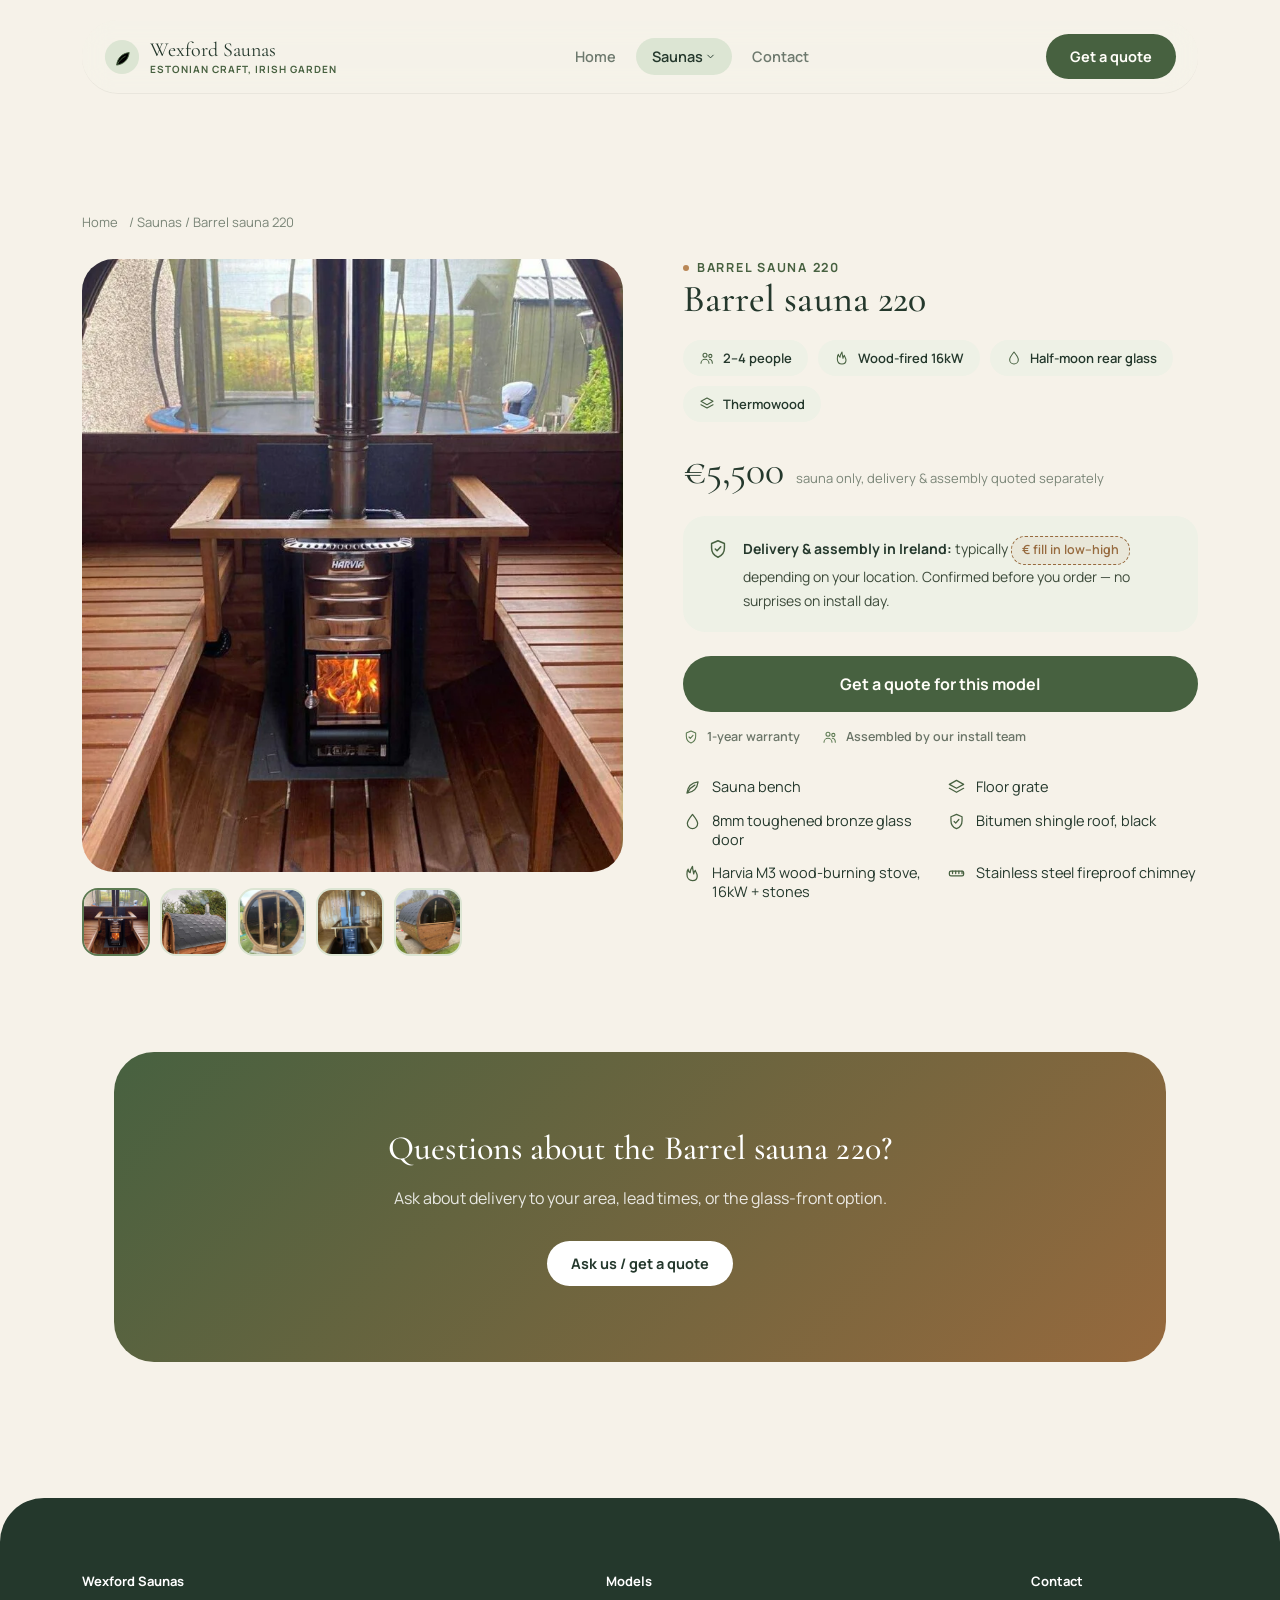
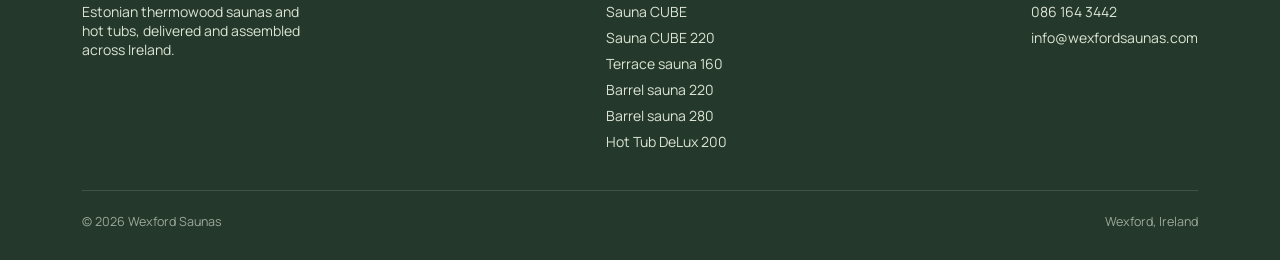
==== commit fa32d5cf: "Update barrel-220.html" ====
--- a/barrel-220.html
+++ b/barrel-220.html
@@ -62,8 +62,8 @@
 
     <div class="product-layout">
       <div data-reveal>
-        <div class="gallery-main"><img id="gal-main" src="https://wexfordsaunas.com/wp-content/uploads/2026/02/80c7d564-c4e9-4402-9be4-3b00b6da08ba-768x1024.jpg" alt="Barrel sauna 220"></div>
-        <div class="gallery-thumbs" id="gallery-thumbs"><button class="active" data-src="https://wexfordsaunas.com/wp-content/uploads/2026/02/80c7d564-c4e9-4402-9be4-3b00b6da08ba-768x1024.jpg"><img src="https://wexfordsaunas.com/wp-content/uploads/2026/02/80c7d564-c4e9-4402-9be4-3b00b6da08ba-768x1024.jpg" alt=""></button><button data-src="https://wexfordsaunas.com/wp-content/uploads/2026/02/9531c2df-1081-4b3b-9d10-fe5c04e9bc7a-576x1024.jpg"><img src="https://wexfordsaunas.com/wp-content/uploads/2026/02/9531c2df-1081-4b3b-9d10-fe5c04e9bc7a-576x1024.jpg" alt=""></button><button data-src="https://wexfordsaunas.com/wp-content/uploads/2026/02/cba2216e-01c2-498a-8513-4669871e310f-576x1024.jpg"><img src="https://wexfordsaunas.com/wp-content/uploads/2026/02/cba2216e-01c2-498a-8513-4669871e310f-576x1024.jpg" alt=""></button><button data-src="https://wexfordsaunas.com/wp-content/uploads/2026/02/f2321e1b-8178-4442-b454-d63a4de586f6-768x1024.jpg"><img src="https://wexfordsaunas.com/wp-content/uploads/2026/02/f2321e1b-8178-4442-b454-d63a4de586f6-768x1024.jpg" alt=""></button><button data-src="https://wexfordsaunas.com/wp-content/uploads/2026/02/f9fdc1d3-2536-4a6f-b373-2ed2a8cd22c6-768x1024.jpg"><img src="https://wexfordsaunas.com/wp-content/uploads/2026/02/f9fdc1d3-2536-4a6f-b373-2ed2a8cd22c6-768x1024.jpg" alt=""></button></div>
+        <div class="gallery-main"><img id="gal-main" src="images/barrel-sauna-220-1.webp" alt="Barrel sauna 220"></div>
+        <div class="gallery-thumbs" id="gallery-thumbs"><button class="active" data-src="images/barrel-sauna-220-1.webp"><img src="images/barrel-sauna-220-1.webp" alt=""></button><button data-src="images/barrel-sauna-220-2.webp"><img src="images/barrel-sauna-220-2.webp" alt=""></button><button data-src="images/barrel-sauna-220-3.webp"><img src="images/barrel-sauna-220-3.webp" alt=""></button><button data-src="images/barrel-sauna-220-5.webp"><img src="images/barrel-sauna-220-5.webp" alt=""></button><button data-src="images/barrel-sauna-220-4.webp"><img src="images/barrel-sauna-220-4.webp" alt=""></button></div>
       </div>
 
       <div class="product-info" data-reveal data-reveal-delay="1" id="product-info">
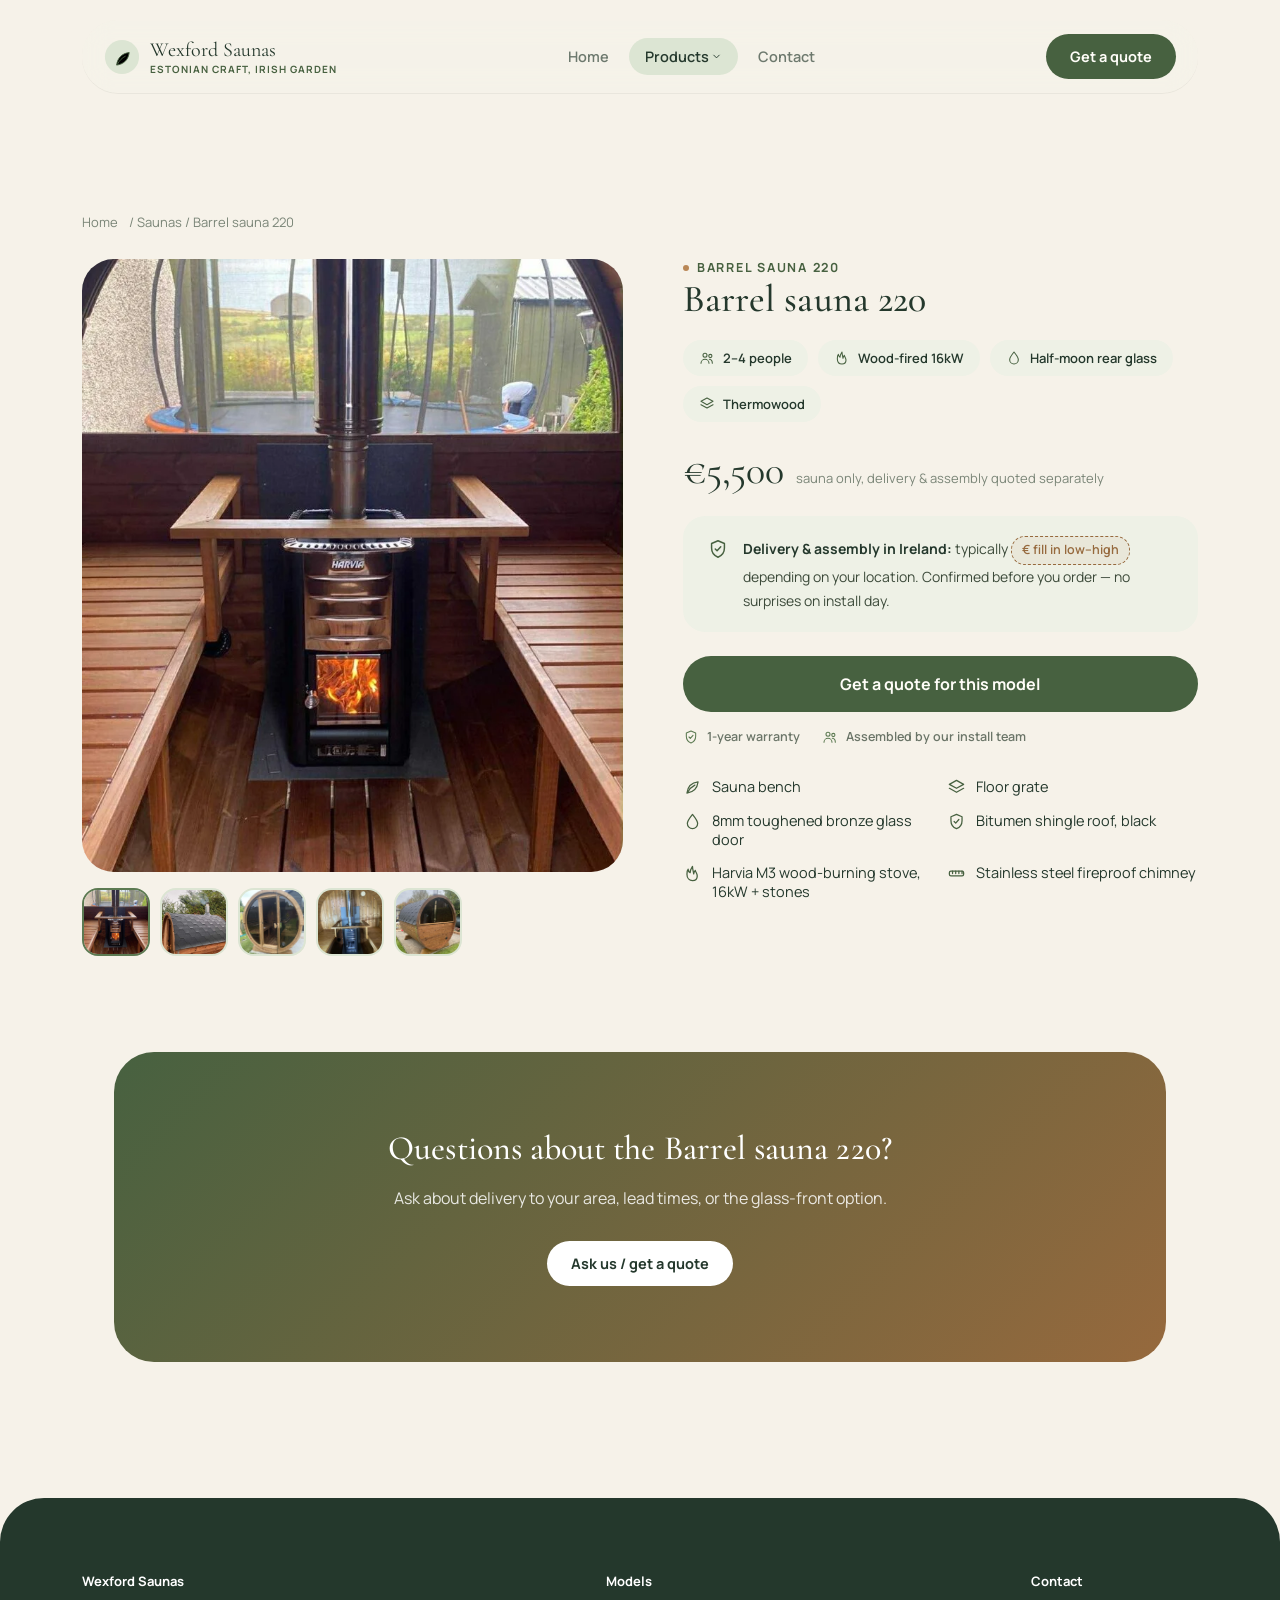
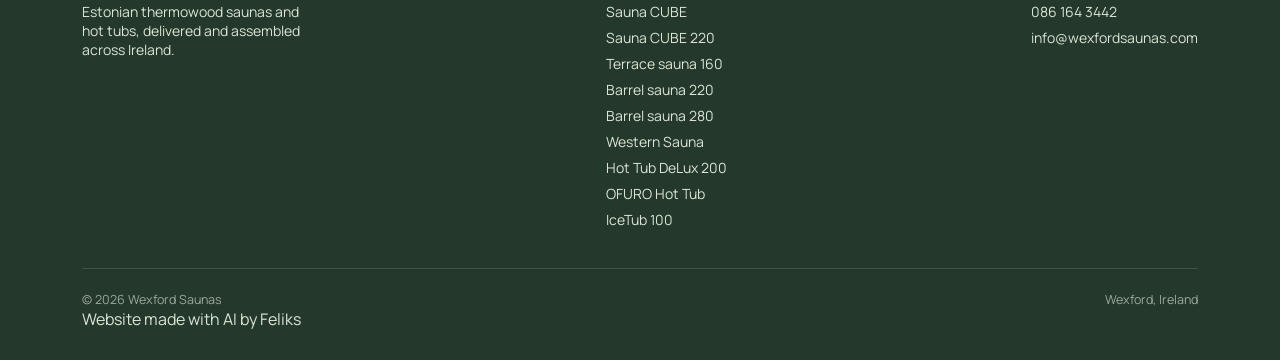
==== commit 2283c2de: "Update barrel-220.html" ====
--- a/barrel-220.html
+++ b/barrel-220.html
@@ -38,16 +38,21 @@
     <div class="nav-links">
       <a href="index.html">Home</a>
       <div class="nav-dropdown" id="nav-dropdown">
-        <button type="button" id="nav-dropdown-toggle" class="active">Saunas
+        <button type="button" id="nav-dropdown-toggle" class="active">Products
           <svg class="caret" viewBox="0 0 24 24" fill="none" stroke-linecap="round" stroke-linejoin="round"><path d="M6 9l6 6 6-6"/></svg>
         </button>
         <div class="nav-dropdown-panel" id="nav-dropdown-panel">
+          <div class="dd-group">Saunas</div>
           <a href="sauna-cube.html">Sauna CUBE <span class="dd-price">€4,500</span></a>
           <a href="sauna-cube-220.html">Sauna CUBE 220 <span class="dd-price">€6,100</span></a>
           <a href="terrace-160.html">Terrace sauna 160 <span class="dd-price">€4,100</span></a>
           <a href="barrel-220.html" class="active">Barrel sauna 220 <span class="dd-price">€5,500</span></a>
           <a href="barrel-280.html">Barrel sauna 280 <span class="dd-price">from €7,800</span></a>
+          <a href="western-sauna.html">Western Sauna <span class="dd-price">€7,000</span></a>
+          <div class="dd-group">Hot tubs &amp; ice baths</div>
           <a href="hot-tub-200.html">Hot Tub DeLux 200 <span class="dd-price">€5,200</span></a>
+          <a href="ofuro-hot-tub.html">OFURO Hot Tub <span class="dd-price">€3,850</span></a>
+          <a href="icetub-100.html">IceTub 100 <span class="dd-price">€1,650</span></a>
         </div>
       </div>
       <a href="contact.html">Contact</a>
@@ -111,8 +116,12 @@
           <div><a href="terrace-160.html" style="color:var(--sage);">Terrace sauna 160</a></div>
           <div><a href="barrel-220.html" style="color:var(--sage);">Barrel sauna 220</a></div>
           <div><a href="barrel-280.html" style="color:var(--sage);">Barrel sauna 280</a></div>
+          <div><a href="western-sauna.html" style="color:var(--sage);">Western Sauna</a></div>
           <div><a href="hot-tub-200.html" style="color:var(--sage);">Hot Tub DeLux 200</a></div>
+          <div><a href="ofuro-hot-tub.html" style="color:var(--sage);">OFURO Hot Tub</a></div>
+          <div><a href="icetub-100.html" style="color:var(--sage);">IceTub 100</a></div>
         </div>
+
         <div class="foot-col">
           <h4>Contact</h4>
           <div>086 164 3442</div>
@@ -123,6 +132,7 @@
         <div>© 2026 Wexford Saunas</div>
         <div>Wexford, Ireland</div>
       </div>
+      <div class="foot-credit"><a href="mailto:feliksst@gmail.com">Website made with AI by Feliks</a></div>
     </div>
   </footer>
 <script src="script.js" defer></script>
